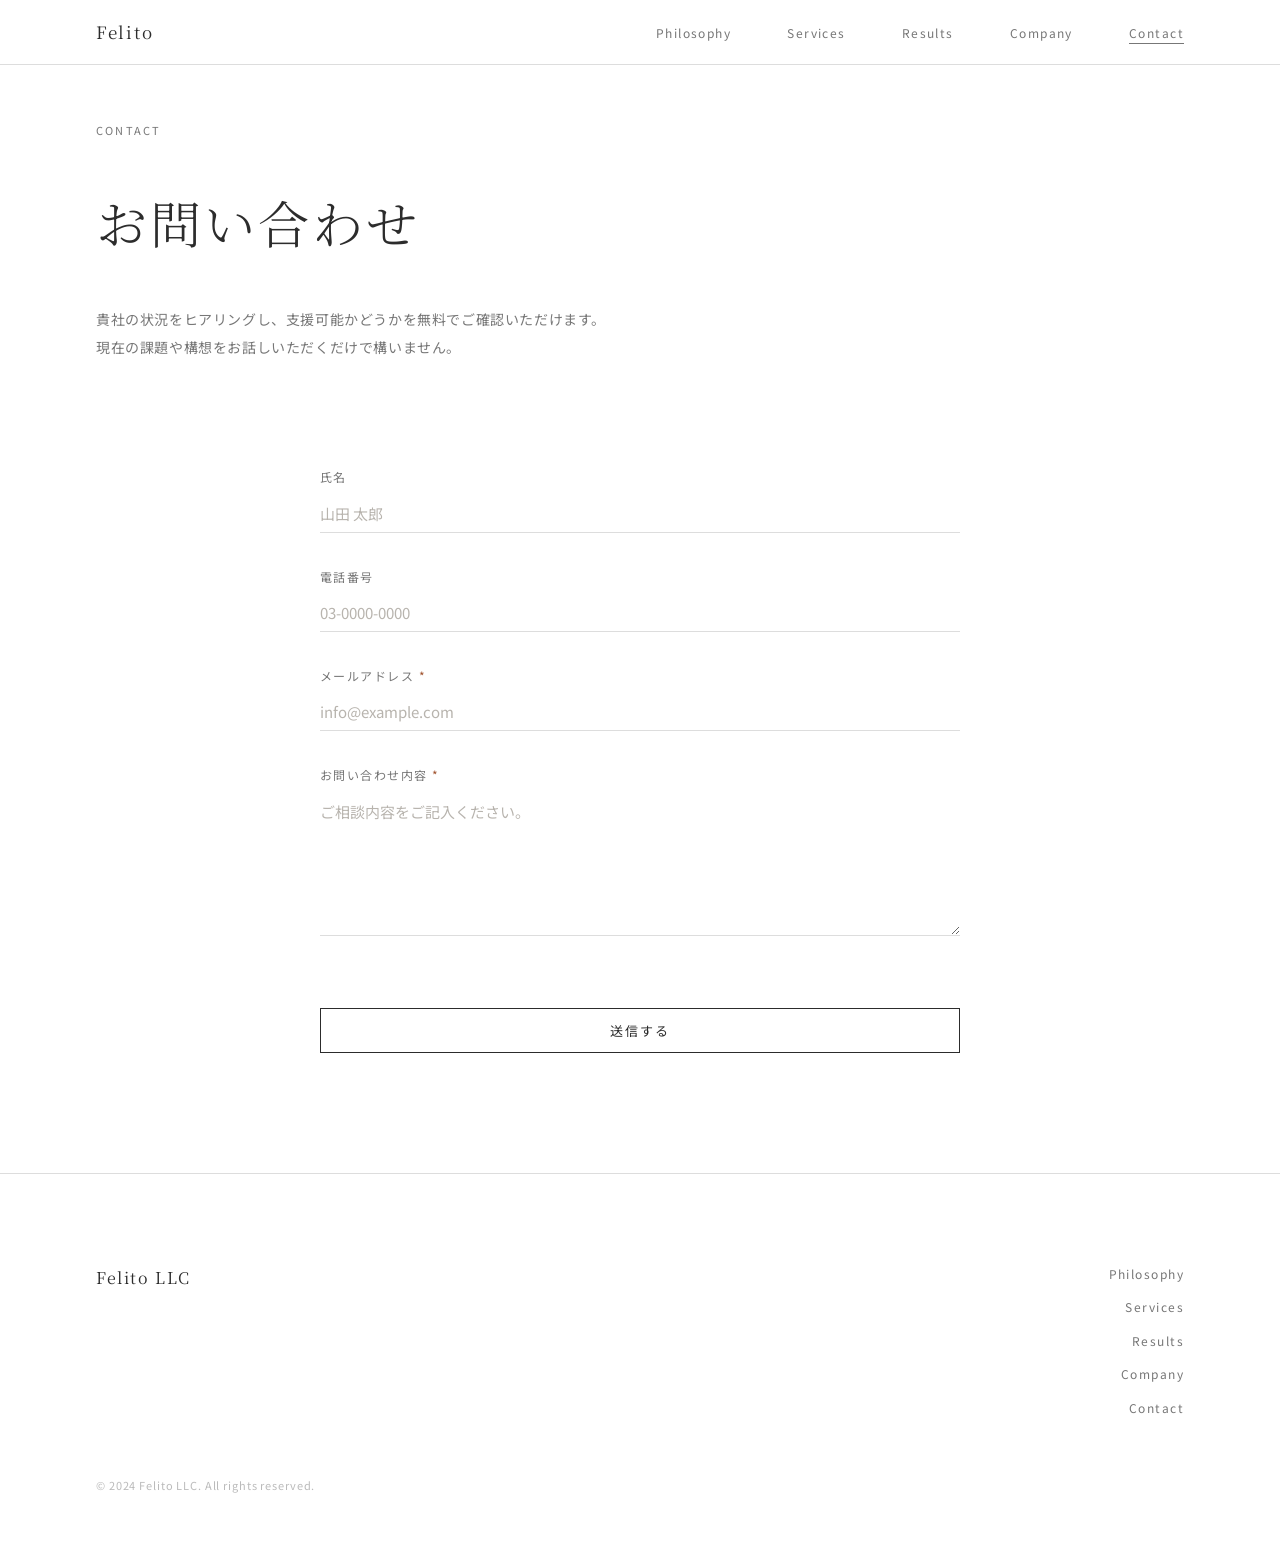
==== contact/index.html @ ec05193a "修正" ====
<!DOCTYPE html>
<html lang="ja">
<head>
  <meta charset="UTF-8">
  <meta name="viewport" content="width=device-width, initial-scale=1.0">
  <title>お問い合わせ — Felito LLC</title>
  <link rel="preconnect" href="https://fonts.googleapis.com">
  <link rel="preconnect" href="https://fonts.gstatic.com" crossorigin>
  <link href="https://fonts.googleapis.com/css2?family=Noto+Sans+JP:wght@300;400;500&family=Noto+Serif+JP:wght@300;400&display=swap" rel="stylesheet">
  <link rel="stylesheet" href="../style.css">
</head>
<body>

  <!-- Navigation -->
  <nav class="nav nav--scrolled" id="nav">
    <div class="nav__inner">
      <a href="../" class="nav__logo">Felito</a>
      <ul class="nav__links">
        <li><a href="../#philosophy">Philosophy</a></li>
        <li><a href="../#services">Services</a></li>
        <li><a href="../#works">Results</a></li>
        <li><a href="../#company">Company</a></li>
        <li><a href="../contact/" class="nav__link--active">Contact</a></li>
      </ul>
      <button class="nav__hamburger" id="hamburger" aria-label="メニューを開く">
        <span></span><span></span><span></span>
      </button>
    </div>
  </nav>

  <!-- Mobile Menu -->
  <div class="mobile-menu" id="mobileMenu">
    <button class="mobile-menu__close" id="mobileClose">close</button>
    <a href="../#philosophy" class="mobile-link">Philosophy</a>
    <a href="../#services"   class="mobile-link">Services</a>
    <a href="../#works"      class="mobile-link">Results</a>
    <a href="../#company"    class="mobile-link">Company</a>
    <a href="../contact/"    class="mobile-link">Contact</a>
  </div>

  <!-- Contact Page Hero -->
  <section class="contact-page__hero">
    <div class="container">
      <p class="section__label">Contact</p>
      <h1 class="contact-page__title">お問い合わせ</h1>
      <p class="contact-page__lead">
        貴社の状況をヒアリングし、支援可能かどうかを無料でご確認いただけます。<br>
        現在の課題や構想をお話しいただくだけで構いません。
      </p>
    </div>
  </section>

  <!-- Contact Form -->
  <section class="section" style="padding-top: var(--space-m);">
    <div class="container">
      <div class="contact__inner">
        <form class="contact__form" id="contactForm" novalidate>
          <div class="form__group">
            <label class="form__label" for="field-name">氏名</label>
            <input class="form__input" id="field-name" type="text" placeholder="山田 太郎">
          </div>
          <div class="form__group">
            <label class="form__label" for="field-tel">電話番号</label>
            <input class="form__input" id="field-tel" type="tel" placeholder="03-0000-0000">
          </div>
          <div class="form__group">
            <label class="form__label" for="field-email">メールアドレス <span class="form__required">*</span></label>
            <input class="form__input" id="field-email" type="email" placeholder="info@example.com" required>
          </div>
          <div class="form__group">
            <label class="form__label" for="field-body">お問い合わせ内容 <span class="form__required">*</span></label>
            <textarea class="form__input form__textarea" id="field-body" rows="6" placeholder="ご相談内容をご記入ください。" required></textarea>
          </div>
          <button class="btn form__submit" type="submit" id="submitBtn">送信する</button>
          <p class="form__thanks" id="formThanks" style="display:none;">
            お問い合わせを受け付けました。<br>担当者よりご連絡いたします。
          </p>
          <p class="form__error" id="formError" style="display:none;"></p>
        </form>
      </div>
    </div>
  </section>

  <!-- Footer -->
  <footer class="footer">
    <div class="container">
      <div class="footer__inner">
        <p class="footer__logo">Felito LLC</p>
        <nav class="footer__nav">
          <a href="../#philosophy">Philosophy</a>
          <a href="../#services">Services</a>
          <a href="../#works">Results</a>
          <a href="../#company">Company</a>
          <a href="../contact/">Contact</a>
        </nav>
      </div>
      <p class="footer__copy">&copy; 2024 Felito LLC. All rights reserved.</p>
    </div>
  </footer>

  <script>
    /* ── Mobile menu ── */
    const hamburger  = document.getElementById('hamburger');
    const mobileMenu = document.getElementById('mobileMenu');
    const mobileClose = document.getElementById('mobileClose');
    hamburger.addEventListener('click', () => mobileMenu.classList.add('is-open'));
    mobileClose.addEventListener('click', () => mobileMenu.classList.remove('is-open'));
    mobileMenu.querySelectorAll('.mobile-link').forEach(link => {
      link.addEventListener('click', () => mobileMenu.classList.remove('is-open'));
    });

    /* ── Contact Form ── */
    document.getElementById('contactForm').addEventListener('submit', function(e) {
      e.preventDefault();

      const submitBtn  = document.getElementById('submitBtn');
      const thanksEl   = document.getElementById('formThanks');
      const errorEl    = document.getElementById('formError');
      const email      = document.getElementById('field-email').value.trim();
      const body       = document.getElementById('field-body').value.trim();

      errorEl.style.display = 'none';

      if (!email || !body) {
        errorEl.textContent = 'メールアドレスとお問い合わせ内容は必須です。';
        errorEl.style.display = 'block';
        return;
      }

      submitBtn.disabled = true;
      submitBtn.textContent = '送信中…';

      const FORM_ID = '1FAIpQLSdgB_qQv28AI9wtjrtVb0oMYBY1U6e5ytBYgLjv1RBcozSxbw';
      const url     = `https://docs.google.com/forms/d/e/${FORM_ID}/formResponse`;
      const params  = new URLSearchParams({
        'entry.367666068':  document.getElementById('field-name').value,
        'entry.636759000':  document.getElementById('field-tel').value,
        'entry.1981017197': email,
        'entry.1567384020': body,
      });

      fetch(`${url}?${params.toString()}`, { method: 'POST', mode: 'no-cors' })
        .then(() => {
          e.target.reset();
          submitBtn.style.display = 'none';
          thanksEl.style.display  = 'block';
        })
        .catch(() => {
          submitBtn.disabled    = false;
          submitBtn.textContent = '送信する';
          errorEl.textContent   = '送信に失敗しました。時間をおいて再度お試しください。';
          errorEl.style.display = 'block';
        });
    });
  </script>
</body>
</html>
---- style.css ----
/* ========================================
   atelier-monogoto inspired
   Minimalist / Natural / Architectural
   ======================================== */

*, *::before, *::after { box-sizing: border-box; margin: 0; padding: 0; }

:root {
  --color-text:        #2c2c2c;
  --color-secondary:   #777777;
  --color-disabled:    #bbbbbb;
  --color-border:      #dddddd;
  --color-bg:          #ffffff;
  --color-surface:     #f5f4f1;
  --color-hover:       #111111;

  --font-serif: "Noto Serif JP", "游明朝", "Yu Mincho", Georgia, serif;
  --font-sans:  "Noto Sans JP", "游ゴシック", "Yu Gothic", sans-serif;

  --space-xs:  8px;
  --space-s:   16px;
  --space-m:   32px;
  --space-l:   56px;
  --space-xl:  88px;
  --space-xxl: 120px;

  --container: 1200px;
  --pad-h: 56px;
}

html { scroll-behavior: smooth; }

body {
  font-family: var(--font-sans);
  font-size: 15px;
  line-height: 1.95;
  letter-spacing: 0.04em;
  color: var(--color-text);
  background: var(--color-bg);
  word-break: break-all;
  overflow-wrap: break-word;
  line-break: strict;
}

a { text-decoration: none; color: inherit; }
img { display: block; width: 100%; }

/* ── Container ── */
.container {
  max-width: var(--container);
  margin: 0 auto;
  padding: 0 var(--pad-h);
}

/* ── Navigation ── */
.nav {
  position: fixed;
  top: 0; left: 0; right: 0;
  z-index: 100;
  background: rgba(255,255,255,0.92);
  backdrop-filter: blur(6px);
  border-bottom: 1px solid transparent;
  transition: border-color 0.3s;
}
.nav--scrolled { border-color: var(--color-border); }

.nav__inner {
  max-width: var(--container);
  margin: 0 auto;
  padding: 0 var(--pad-h);
  height: 64px;
  display: flex;
  align-items: center;
  justify-content: space-between;
}

.nav__logo {
  font-family: var(--font-serif);
  font-size: 17px;
  font-weight: 400;
  letter-spacing: 0.1em;
  color: var(--color-text);
}

.nav__links {
  display: flex;
  gap: var(--space-l);
  list-style: none;
}
.nav__links a {
  font-size: 12px;
  letter-spacing: 0.12em;
  color: var(--color-secondary);
  transition: color 0.2s;
}
.nav__links a:hover { color: var(--color-text); }

/* Hamburger */
.nav__hamburger {
  display: none;
  flex-direction: column;
  gap: 5px;
  background: none;
  border: none;
  cursor: pointer;
  padding: 4px;
}
.nav__hamburger span {
  display: block;
  width: 22px;
  height: 1px;
  background: var(--color-text);
  transition: transform 0.3s, opacity 0.3s;
}

/* Mobile overlay */
.mobile-menu {
  display: none;
  position: fixed;
  inset: 0;
  background: var(--color-bg);
  z-index: 200;
  flex-direction: column;
  align-items: center;
  justify-content: center;
  gap: var(--space-m);
}
.mobile-menu.is-open { display: flex; }
.mobile-menu a {
  font-size: 18px;
  letter-spacing: 0.12em;
  color: var(--color-secondary);
  transition: color 0.2s;
}
.mobile-menu a:hover { color: var(--color-text); }
.mobile-menu__close {
  position: absolute;
  top: 20px; right: 24px;
  background: none;
  border: none;
  font-size: 12px;
  letter-spacing: 0.12em;
  color: var(--color-secondary);
  cursor: pointer;
}

/* ── Hero ── */
.hero {
  padding-top: 64px; /* nav height */
}

.hero__grid {
  display: grid;
  grid-template-columns: 1fr 1fr;
  grid-template-rows: 60vh 36vh;
  gap: 2px;
}

.hero__cell {
  overflow: hidden;
  background: var(--color-surface);
  position: relative;
}
.hero__cell--main {
  grid-column: 1;
  grid-row: 1 / 3;
}
.hero__img-placeholder {
  width: 100%;
  height: 100%;
  background: linear-gradient(135deg, #e8e5e0 0%, #d4cfc8 50%, #c8c3bb 100%);
}
.hero__cell--sub {
  background: linear-gradient(135deg, #f0ede8 0%, #e2ddd7 100%);
}
.hero__cell--sub2 {
  background: linear-gradient(135deg, #dbd7d0 0%, #ccc8c0 100%);
}

.hero__caption {
  position: absolute;
  bottom: var(--space-m);
  left: var(--space-m);
}
.hero__caption-text {
  font-family: var(--font-serif);
  font-size: clamp(28px, 3.5vw, 52px);
  font-weight: 300;
  line-height: 1.2;
  letter-spacing: 0.08em;
  color: #ffffff;
  font-feature-settings: "palt" 1, "kern" 1;
  text-shadow: 0 1px 4px rgba(0,0,0,0.3);
}
.hero__caption-sub {
  margin-top: var(--space-xs);
  font-size: 12px;
  letter-spacing: 0.12em;
  color: rgba(255,255,255,0.75);
}

/* ── Section Base ── */
.section {
  padding: var(--space-xxl) 0;
}
.section--surface {
  background: var(--color-surface);
}

.section__label {
  font-size: 11px;
  letter-spacing: 0.2em;
  color: var(--color-secondary);
  margin-bottom: var(--space-m);
  text-transform: uppercase;
}

.section__heading {
  font-family: var(--font-serif);
  font-size: clamp(24px, 2.8vw, 38px);
  font-weight: 300;
  line-height: 1.35;
  letter-spacing: 0.05em;
  color: var(--color-text);
  font-feature-settings: "palt" 1, "kern" 1;
  margin-bottom: var(--space-m);
}

.section__body {
  font-size: 14px;
  line-height: 2.0;
  letter-spacing: 0.04em;
  color: var(--color-secondary);
  max-width: 560px;
}

/* ── Philosophy / Split ── */
.split {
  display: grid;
  grid-template-columns: 1fr 1fr;
  gap: var(--space-xxl);
  align-items: center;
}

.split__text {}

.split__visual {}

.img-placeholder {
  background: var(--color-surface);
  width: 100%;
}
.img-placeholder--square   { aspect-ratio: 1 / 1; }
.img-placeholder--portrait { aspect-ratio: 3 / 4; }
.img-placeholder--landscape{ aspect-ratio: 4 / 3; }
.img-placeholder--wide     { aspect-ratio: 16 / 9; }

/* ── Services Grid ── */
.services__grid {
  display: grid;
  grid-template-columns: repeat(3, 1fr);
  gap: 1px;
  background: var(--color-border);
  border: 1px solid var(--color-border);
  margin-top: var(--space-l);
}

.service__item {
  background: var(--color-bg);
  padding: var(--space-l) var(--space-m);
  display: flex;
  flex-direction: column;
  gap: var(--space-s);
}

.service__num {
  font-size: 11px;
  letter-spacing: 0.2em;
  color: var(--color-disabled);
}

.service__title {
  font-family: var(--font-serif);
  font-size: 18px;
  font-weight: 400;
  line-height: 1.5;
  letter-spacing: 0.04em;
}

.service__body {
  font-size: 13px;
  line-height: 1.95;
  color: var(--color-secondary);
  flex: 1;
}

/* ── Works Grid ── */
.works__intro {
  display: flex;
  justify-content: space-between;
  align-items: flex-end;
  margin-bottom: var(--space-l);
}

.works__grid {
  display: grid;
  grid-template-columns: repeat(3, 1fr);
  gap: 2px;
}

.work__card {
  display: block;
  overflow: hidden;
  position: relative;
  cursor: pointer;
}

.work__img {
  overflow: hidden;
}
.work__img-placeholder {
  width: 100%;
  aspect-ratio: 4 / 3;
  transition: transform 0.5s ease;
}
.work__card:hover .work__img-placeholder {
  transform: scale(1.04);
}

.work__img-placeholder--1 { background: linear-gradient(160deg, #e0dbd4 0%, #ccc8c2 100%); }
.work__img-placeholder--2 { background: linear-gradient(160deg, #d8d3cc 0%, #c4bfb8 100%); }
.work__img-placeholder--3 { background: linear-gradient(160deg, #e8e3dc 0%, #d8d3cc 100%); }
.work__img-placeholder--4 { background: linear-gradient(160deg, #dcd8d2 0%, #c8c4bc 100%); }
.work__img-placeholder--5 { background: linear-gradient(160deg, #e4e0d8 0%, #d0ccc4 100%); }
.work__img-placeholder--6 { background: linear-gradient(160deg, #d4d0c8 0%, #c0bcb4 100%); }

.work__info {
  padding: var(--space-s) 0 var(--space-m);
}
.work__title {
  font-size: 14px;
  letter-spacing: 0.04em;
  color: var(--color-text);
  line-height: 1.5;
}
.work__meta {
  font-size: 11px;
  letter-spacing: 0.08em;
  color: var(--color-secondary);
  margin-top: 4px;
}

/* ── Process ── */
.process__list {
  margin-top: var(--space-l);
  display: flex;
  flex-direction: column;
  gap: 0;
}

.process__item {
  display: flex;
  align-items: baseline;
  gap: var(--space-m);
  padding: var(--space-s) 0;
  border-bottom: 1px solid var(--color-border);
}
.process__item:first-child { border-top: 1px solid var(--color-border); }

.process__step {
  font-size: 11px;
  letter-spacing: 0.2em;
  color: var(--color-disabled);
  min-width: 32px;
}

.process__name {
  font-size: 15px;
  letter-spacing: 0.04em;
}

/* ── Result ── */
.result__wrap {
  display: grid;
  grid-template-columns: 1fr 1fr;
  gap: var(--space-xxl);
  align-items: start;
}

.result__left {}

.result__large-num {
  font-family: var(--font-serif);
  font-size: clamp(48px, 7vw, 96px);
  font-weight: 300;
  line-height: 1.0;
  letter-spacing: -0.02em;
  color: var(--color-text);
}

.result__large-label {
  font-size: 13px;
  letter-spacing: 0.1em;
  color: var(--color-secondary);
  margin-top: var(--space-s);
}

.result__divider {
  width: 1px;
  height: 48px;
  background: var(--color-border);
  margin: var(--space-m) 0;
}

.result__tag {
  display: inline-block;
  font-size: 10px;
  letter-spacing: 0.15em;
  color: var(--color-secondary);
  border: 1px solid var(--color-border);
  padding: 4px 12px;
  margin-bottom: var(--space-m);
}

.result__title {
  font-family: var(--font-serif);
  font-size: 22px;
  font-weight: 400;
  line-height: 1.6;
  letter-spacing: 0.04em;
  margin-bottom: var(--space-m);
}

.result__body {
  font-size: 14px;
  line-height: 2.0;
  color: var(--color-secondary);
  display: flex;
  flex-direction: column;
  gap: var(--space-s);
}

/* ── Company ── */
.company__role {
  font-size: 13px;
  letter-spacing: 0.08em;
  color: var(--color-secondary);
  margin-bottom: var(--space-m);
}

.body-text {
  display: flex;
  flex-direction: column;
  gap: var(--space-s);
  font-size: 14px;
  line-height: 2.0;
  color: var(--color-secondary);
  margin-bottom: var(--space-m);
}

.company__career {
  font-size: 12px;
  letter-spacing: 0.1em;
  color: var(--color-disabled);
  margin-bottom: var(--space-l);
  padding-bottom: var(--space-m);
  border-bottom: 1px solid var(--color-border);
}

.company__table {
  width: 100%;
  border-collapse: collapse;
  font-size: 13px;
}
.company__table th,
.company__table td {
  padding: 10px 0;
  border-bottom: 1px solid var(--color-border);
  vertical-align: top;
  text-align: left;
}
.company__table th {
  width: 100px;
  font-weight: 400;
  letter-spacing: 0.06em;
  color: var(--color-secondary);
}
.company__table td {
  letter-spacing: 0.04em;
}

/* ── Link arrow ── */
.link-arrow {
  display: inline-flex;
  align-items: center;
  gap: 8px;
  font-size: 12px;
  letter-spacing: 0.12em;
  color: var(--color-text);
  border-bottom: 1px solid var(--color-border);
  padding-bottom: 2px;
  transition: border-color 0.2s, gap 0.2s;
}
.link-arrow:hover {
  border-color: var(--color-text);
  gap: 12px;
}

/* ── Contact ── */
.contact__inner {
  max-width: 640px;
  margin: 0 auto;
  text-align: center;
}

.contact__title {
  font-family: var(--font-serif);
  font-size: clamp(24px, 3vw, 40px);
  font-weight: 300;
  line-height: 1.5;
  letter-spacing: 0.06em;
  margin-bottom: var(--space-m);
}

.contact__body {
  font-size: 14px;
  line-height: 2.0;
  color: var(--color-secondary);
  margin-bottom: var(--space-l);
}

/* ── Contact Page ── */
.contact-page__hero {
  padding: 120px 0 var(--space-s);
}

.contact-page__title {
  font-family: var(--font-serif);
  font-size: clamp(28px, 4vw, 52px);
  font-weight: 300;
  letter-spacing: 0.06em;
  margin: var(--space-xs) 0 var(--space-m);
}

.contact-page__lead {
  font-size: 14px;
  line-height: 2.0;
  color: var(--color-secondary);
  max-width: 560px;
}

.nav__link--active {
  border-bottom: 1px solid currentColor;
  padding-bottom: 2px;
}

/* ── Contact Form ── */
.contact__form {
  text-align: left;
  margin-top: var(--space-l);
}

.form__group {
  margin-bottom: var(--space-m);
}

.form__label {
  display: block;
  font-size: 12px;
  letter-spacing: 0.12em;
  color: var(--color-secondary);
  margin-bottom: 6px;
}

.form__required {
  color: #a0522d;
}

.form__input {
  width: 100%;
  background: transparent;
  border: none;
  border-bottom: 1px solid var(--color-border, #d0ccc6);
  padding: 8px 0;
  font-size: 15px;
  font-family: var(--font-sans);
  color: var(--color-text);
  outline: none;
  transition: border-color 0.2s;
  box-sizing: border-box;
}

.form__input:focus {
  border-bottom-color: var(--color-text);
}

.form__input::placeholder {
  color: #b8b4ae;
}

.form__textarea {
  resize: vertical;
  min-height: 120px;
}

.form__submit {
  margin-top: var(--space-m);
  cursor: pointer;
  background: none;
  font-family: var(--font-sans);
  width: 100%;
}

.form__thanks {
  margin-top: var(--space-m);
  font-size: 14px;
  line-height: 1.9;
  color: var(--color-secondary);
  text-align: center;
}

.form__error {
  margin-top: var(--space-s);
  font-size: 13px;
  color: #a0522d;
  text-align: center;
}

.btn {
  display: inline-block;
  font-size: 13px;
  letter-spacing: 0.15em;
  padding: 12px 40px;
  border: 1px solid var(--color-text);
  color: var(--color-text);
  background: transparent;
  transition: background 0.25s, color 0.25s;
}
.btn:hover {
  background: var(--color-text);
  color: var(--color-bg);
}

/* ── Footer ── */
.footer {
  border-top: 1px solid var(--color-border);
  padding: var(--space-xl) 0 var(--space-l);
}

.footer__inner {
  display: flex;
  justify-content: space-between;
  align-items: flex-start;
  margin-bottom: var(--space-l);
}

.footer__logo {
  font-family: var(--font-serif);
  font-size: 16px;
  font-weight: 400;
  letter-spacing: 0.1em;
}

.footer__nav {
  display: flex;
  flex-direction: column;
  gap: 10px;
  text-align: right;
}
.footer__nav a {
  font-size: 12px;
  letter-spacing: 0.12em;
  color: var(--color-secondary);
  transition: color 0.2s;
}
.footer__nav a:hover { color: var(--color-text); }

.footer__copy {
  font-size: 11px;
  letter-spacing: 0.08em;
  color: var(--color-disabled);
}

/* ── Actual images ── */
.hero__img,
.hero__cell-img {
  width: 100%;
  height: 100%;
  object-fit: cover;
  display: block;
}

.work__img-photo {
  width: 100%;
  aspect-ratio: 4 / 3;
  object-fit: cover;
  display: block;
  transition: transform 0.5s ease;
}
.work__card:hover .work__img-photo {
  transform: scale(1.04);
}

.img-portrait {
  width: 100%;
  aspect-ratio: 3 / 4;
  object-fit: cover;
  display: block;
}

.img-square {
  width: 100%;
  aspect-ratio: 1 / 1;
  object-fit: cover;
  display: block;
}

/* ── Fade in animation ── */
.fade {
  opacity: 0;
  transform: translateY(16px);
  transition: opacity 0.7s ease, transform 0.7s ease;
}
.fade.is-visible {
  opacity: 1;
  transform: translateY(0);
}

/* ── Responsive ── */
@media (max-width: 1024px) {
  :root { --pad-h: 32px; }

  .works__grid { grid-template-columns: repeat(2, 1fr); }
  .services__grid { grid-template-columns: repeat(2, 1fr); }
}

@media (max-width: 768px) {
  :root {
    --pad-h: 20px;
    --space-xl: 64px;
    --space-xxl: 80px;
  }

  .nav__links { display: none; }
  .nav__hamburger { display: flex; }

  .hero__grid {
    grid-template-columns: 1fr;
    grid-template-rows: 60vw 40vw 30vw;
  }
  .hero__cell--main { grid-column: 1; grid-row: 1; }
  .hero__cell--sub  { grid-row: 2; }
  .hero__cell--sub2 { grid-row: 3; }

  .split {
    grid-template-columns: 1fr;
    gap: var(--space-l);
  }

  .works__intro { flex-direction: column; align-items: flex-start; gap: var(--space-s); }
  .works__grid { grid-template-columns: 1fr; }
  .services__grid { grid-template-columns: 1fr; }

  .result__wrap {
    grid-template-columns: 1fr;
    gap: var(--space-l);
  }

  .footer__inner { flex-direction: column; gap: var(--space-l); }
  .footer__nav { text-align: left; }
}

/* ── Works grid card: fade with stagger ── */
.work__card {
  opacity: 0;
  transform: translateY(20px);
  transition: opacity 0.6s ease, transform 0.6s ease;
}
.work__card.is-visible {
  opacity: 1;
  transform: translateY(0);
}

/* ── Work hover overlay ── */
.work__img {
  position: relative;
  overflow: hidden;
}
.work__hover-overlay {
  position: absolute;
  inset: 0;
  background: rgba(44,44,44,0.72);
  display: flex;
  flex-direction: column;
  justify-content: flex-end;
  padding: 20px;
  opacity: 0;
  transition: opacity 0.35s ease;
}
.work__card:hover .work__hover-overlay {
  opacity: 1;
}
.work__overlay-title {
  font-size: 14px;
  letter-spacing: 0.04em;
  color: #fff;
  line-height: 1.5;
}
.work__overlay-meta {
  font-size: 11px;
  letter-spacing: 0.08em;
  color: rgba(255,255,255,0.7);
  margin-top: 4px;
}

/* ── Hero caption transition ── */
.hero__caption {
  will-change: transform;
}

/* ── Mobile menu slide in ── */
.mobile-menu {
  opacity: 0;
  transition: opacity 0.3s ease;
}
.mobile-menu.is-open {
  opacity: 1;
}
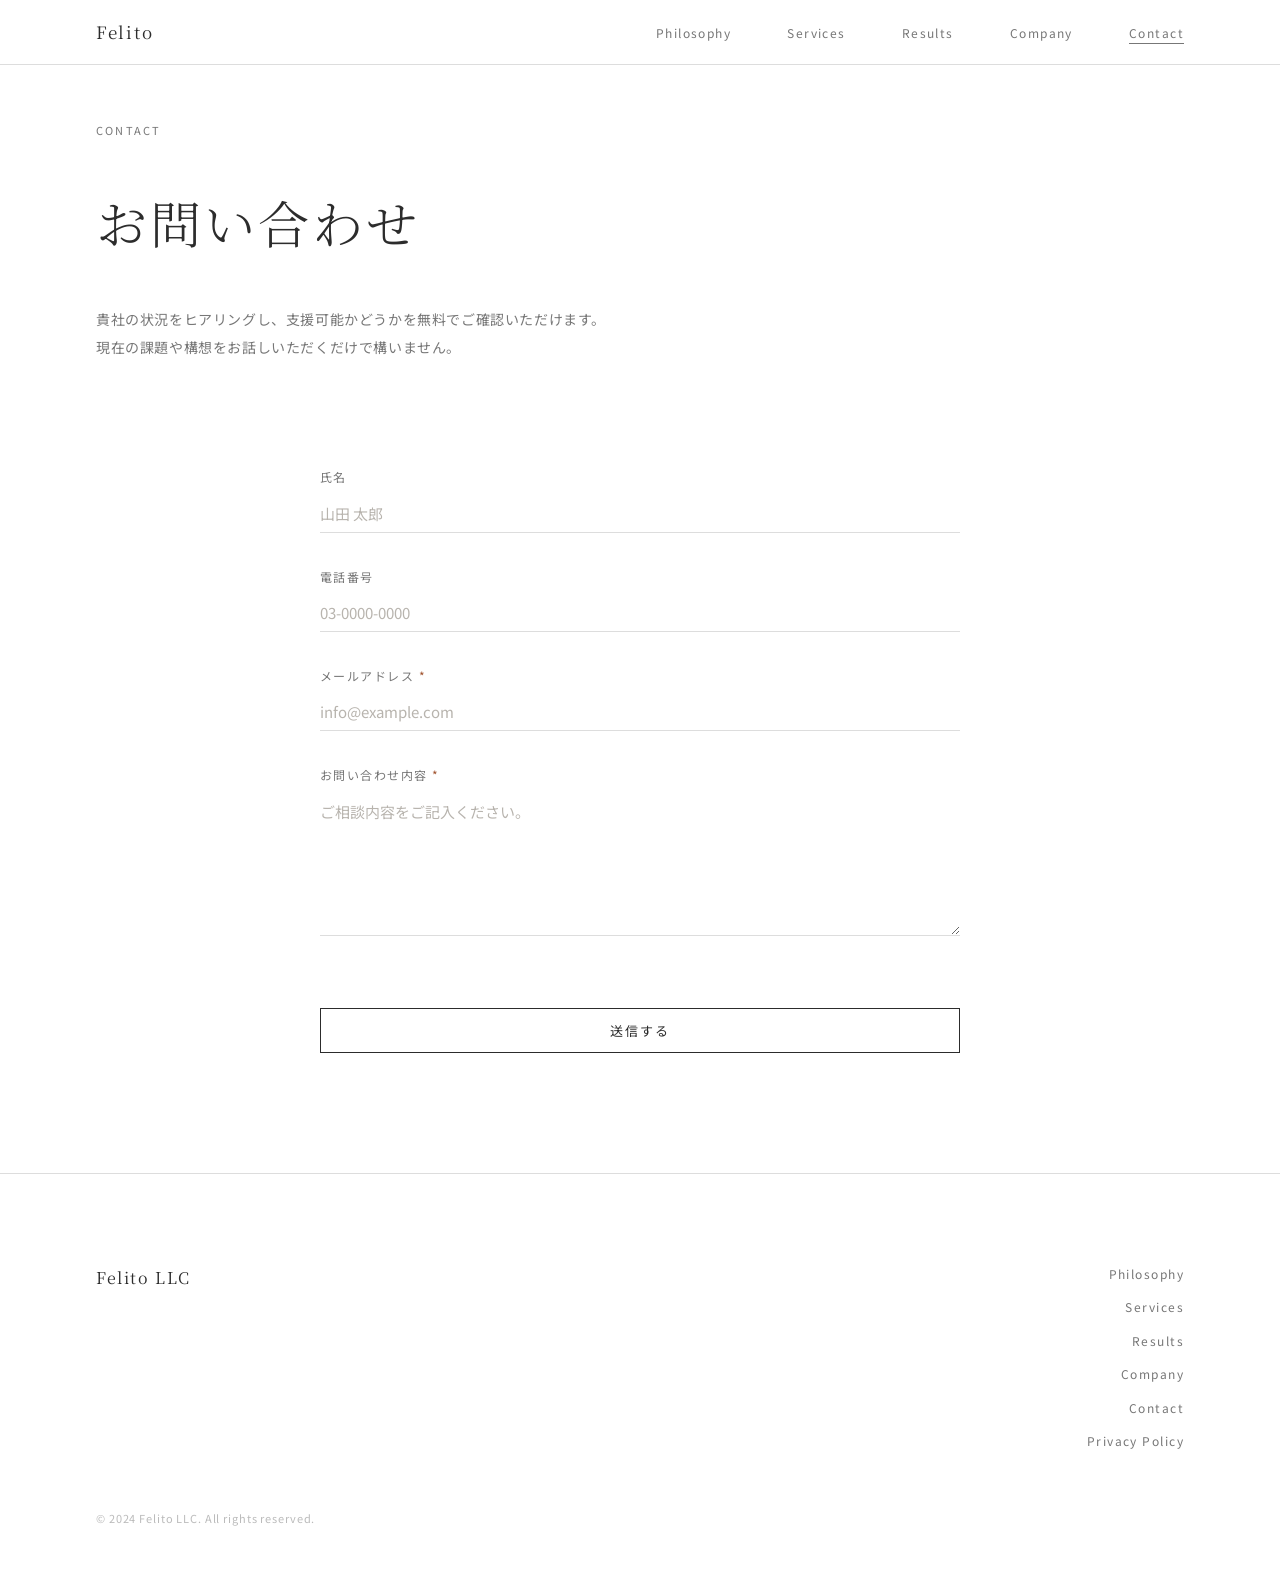
==== commit 684e2561: "プライバシーポリシーの追加" ====
--- a/contact/index.html
+++ b/contact/index.html
@@ -7,7 +7,7 @@
   <link rel="preconnect" href="https://fonts.googleapis.com">
   <link rel="preconnect" href="https://fonts.gstatic.com" crossorigin>
   <link href="https://fonts.googleapis.com/css2?family=Noto+Sans+JP:wght@300;400;500&family=Noto+Serif+JP:wght@300;400&display=swap" rel="stylesheet">
-  <link rel="stylesheet" href="../style.css">
+  <link rel="stylesheet" href="../assets/css/style.css">
 </head>
 <body>
 
@@ -36,6 +36,7 @@
     <a href="../#works"      class="mobile-link">Results</a>
     <a href="../#company"    class="mobile-link">Company</a>
     <a href="../contact/"    class="mobile-link">Contact</a>
+    <a href="../assets/pdf/privacy-policy.pdf" class="mobile-link" target="_blank" rel="noopener">Privacy Policy</a>
   </div>
 
   <!-- Contact Page Hero -->
@@ -92,6 +93,7 @@
           <a href="../#works">Results</a>
           <a href="../#company">Company</a>
           <a href="../contact/">Contact</a>
+          <a href="../assets/pdf/privacy-policy.pdf" target="_blank" rel="noopener">Privacy Policy</a>
         </nav>
       </div>
       <p class="footer__copy">&copy; 2024 Felito LLC. All rights reserved.</p>
--- a/assets/css/style.css
+++ b/assets/css/style.css
@@ -0,0 +1,828 @@
+/* ========================================
+   atelier-monogoto inspired
+   Minimalist / Natural / Architectural
+   ======================================== */
+
+*, *::before, *::after { box-sizing: border-box; margin: 0; padding: 0; }
+
+:root {
+  --color-text:        #2c2c2c;
+  --color-secondary:   #777777;
+  --color-disabled:    #bbbbbb;
+  --color-border:      #dddddd;
+  --color-bg:          #ffffff;
+  --color-surface:     #f5f4f1;
+  --color-hover:       #111111;
+
+  --font-serif: "Noto Serif JP", "游明朝", "Yu Mincho", Georgia, serif;
+  --font-sans:  "Noto Sans JP", "游ゴシック", "Yu Gothic", sans-serif;
+
+  --space-xs:  8px;
+  --space-s:   16px;
+  --space-m:   32px;
+  --space-l:   56px;
+  --space-xl:  88px;
+  --space-xxl: 120px;
+
+  --container: 1200px;
+  --pad-h: 56px;
+}
+
+html { scroll-behavior: smooth; }
+
+body {
+  font-family: var(--font-sans);
+  font-size: 15px;
+  line-height: 1.95;
+  letter-spacing: 0.04em;
+  color: var(--color-text);
+  background: var(--color-bg);
+  word-break: break-all;
+  overflow-wrap: break-word;
+  line-break: strict;
+}
+
+a { text-decoration: none; color: inherit; }
+img { display: block; width: 100%; }
+
+/* ── Container ── */
+.container {
+  max-width: var(--container);
+  margin: 0 auto;
+  padding: 0 var(--pad-h);
+}
+
+/* ── Navigation ── */
+.nav {
+  position: fixed;
+  top: 0; left: 0; right: 0;
+  z-index: 100;
+  background: rgba(255,255,255,0.92);
+  backdrop-filter: blur(6px);
+  border-bottom: 1px solid transparent;
+  transition: border-color 0.3s;
+}
+.nav--scrolled { border-color: var(--color-border); }
+
+.nav__inner {
+  max-width: var(--container);
+  margin: 0 auto;
+  padding: 0 var(--pad-h);
+  height: 64px;
+  display: flex;
+  align-items: center;
+  justify-content: space-between;
+}
+
+.nav__logo {
+  font-family: var(--font-serif);
+  font-size: 17px;
+  font-weight: 400;
+  letter-spacing: 0.1em;
+  color: var(--color-text);
+}
+
+.nav__links {
+  display: flex;
+  gap: var(--space-l);
+  list-style: none;
+}
+.nav__links a {
+  font-size: 12px;
+  letter-spacing: 0.12em;
+  color: var(--color-secondary);
+  transition: color 0.2s;
+}
+.nav__links a:hover { color: var(--color-text); }
+
+/* Hamburger */
+.nav__hamburger {
+  display: none;
+  flex-direction: column;
+  gap: 5px;
+  background: none;
+  border: none;
+  cursor: pointer;
+  padding: 4px;
+}
+.nav__hamburger span {
+  display: block;
+  width: 22px;
+  height: 1px;
+  background: var(--color-text);
+  transition: transform 0.3s, opacity 0.3s;
+}
+
+/* Mobile overlay */
+.mobile-menu {
+  display: none;
+  position: fixed;
+  inset: 0;
+  background: var(--color-bg);
+  z-index: 200;
+  flex-direction: column;
+  align-items: center;
+  justify-content: center;
+  gap: var(--space-m);
+}
+.mobile-menu.is-open { display: flex; }
+.mobile-menu a {
+  font-size: 18px;
+  letter-spacing: 0.12em;
+  color: var(--color-secondary);
+  transition: color 0.2s;
+}
+.mobile-menu a:hover { color: var(--color-text); }
+.mobile-menu__close {
+  position: absolute;
+  top: 20px; right: 24px;
+  background: none;
+  border: none;
+  font-size: 12px;
+  letter-spacing: 0.12em;
+  color: var(--color-secondary);
+  cursor: pointer;
+}
+
+/* ── Hero ── */
+.hero {
+  padding-top: 64px; /* nav height */
+}
+
+.hero__grid {
+  display: grid;
+  grid-template-columns: 1fr 1fr;
+  grid-template-rows: 60vh 36vh;
+  gap: 2px;
+}
+
+.hero__cell {
+  overflow: hidden;
+  background: var(--color-surface);
+  position: relative;
+}
+.hero__cell--main {
+  grid-column: 1;
+  grid-row: 1 / 3;
+}
+.hero__img-placeholder {
+  width: 100%;
+  height: 100%;
+  background: linear-gradient(135deg, #e8e5e0 0%, #d4cfc8 50%, #c8c3bb 100%);
+}
+.hero__cell--sub {
+  background: linear-gradient(135deg, #f0ede8 0%, #e2ddd7 100%);
+}
+.hero__cell--sub2 {
+  background: linear-gradient(135deg, #dbd7d0 0%, #ccc8c0 100%);
+}
+
+.hero__caption {
+  position: absolute;
+  bottom: var(--space-m);
+  left: var(--space-m);
+}
+.hero__caption-text {
+  font-family: var(--font-serif);
+  font-size: clamp(28px, 3.5vw, 52px);
+  font-weight: 300;
+  line-height: 1.2;
+  letter-spacing: 0.08em;
+  color: #ffffff;
+  font-feature-settings: "palt" 1, "kern" 1;
+  text-shadow: 0 1px 4px rgba(0,0,0,0.3);
+}
+.hero__caption-sub {
+  margin-top: var(--space-xs);
+  font-size: 12px;
+  letter-spacing: 0.12em;
+  color: rgba(255,255,255,0.75);
+}
+
+/* ── Section Base ── */
+.section {
+  padding: var(--space-xxl) 0;
+}
+.section--surface {
+  background: var(--color-surface);
+}
+
+.section__label {
+  font-size: 11px;
+  letter-spacing: 0.2em;
+  color: var(--color-secondary);
+  margin-bottom: var(--space-m);
+  text-transform: uppercase;
+}
+
+.section__heading {
+  font-family: var(--font-serif);
+  font-size: clamp(24px, 2.8vw, 38px);
+  font-weight: 300;
+  line-height: 1.35;
+  letter-spacing: 0.05em;
+  color: var(--color-text);
+  font-feature-settings: "palt" 1, "kern" 1;
+  margin-bottom: var(--space-m);
+}
+
+.section__body {
+  font-size: 14px;
+  line-height: 2.0;
+  letter-spacing: 0.04em;
+  color: var(--color-secondary);
+  max-width: 560px;
+}
+
+/* ── Philosophy / Split ── */
+.split {
+  display: grid;
+  grid-template-columns: 1fr 1fr;
+  gap: var(--space-xxl);
+  align-items: center;
+}
+
+.split__text {}
+
+.split__visual {}
+
+.img-placeholder {
+  background: var(--color-surface);
+  width: 100%;
+}
+.img-placeholder--square   { aspect-ratio: 1 / 1; }
+.img-placeholder--portrait { aspect-ratio: 3 / 4; }
+.img-placeholder--landscape{ aspect-ratio: 4 / 3; }
+.img-placeholder--wide     { aspect-ratio: 16 / 9; }
+
+/* ── Services Grid ── */
+.services__grid {
+  display: grid;
+  grid-template-columns: repeat(3, 1fr);
+  gap: 1px;
+  background: var(--color-border);
+  border: 1px solid var(--color-border);
+  margin-top: var(--space-l);
+}
+
+.service__item {
+  background: var(--color-bg);
+  padding: var(--space-l) var(--space-m);
+  display: flex;
+  flex-direction: column;
+  gap: var(--space-s);
+}
+
+.service__num {
+  font-size: 11px;
+  letter-spacing: 0.2em;
+  color: var(--color-disabled);
+}
+
+.service__title {
+  font-family: var(--font-serif);
+  font-size: 18px;
+  font-weight: 400;
+  line-height: 1.5;
+  letter-spacing: 0.04em;
+}
+
+.service__body {
+  font-size: 13px;
+  line-height: 1.95;
+  color: var(--color-secondary);
+  flex: 1;
+}
+
+/* ── Works Grid ── */
+.works__intro {
+  display: flex;
+  justify-content: space-between;
+  align-items: flex-end;
+  margin-bottom: var(--space-l);
+}
+
+.works__grid {
+  display: grid;
+  grid-template-columns: repeat(3, 1fr);
+  gap: 2px;
+}
+
+.work__card {
+  display: block;
+  overflow: hidden;
+  position: relative;
+  cursor: pointer;
+}
+
+.work__img {
+  overflow: hidden;
+}
+.work__img-placeholder {
+  width: 100%;
+  aspect-ratio: 4 / 3;
+  transition: transform 0.5s ease;
+}
+.work__card:hover .work__img-placeholder {
+  transform: scale(1.04);
+}
+
+.work__img-placeholder--1 { background: linear-gradient(160deg, #e0dbd4 0%, #ccc8c2 100%); }
+.work__img-placeholder--2 { background: linear-gradient(160deg, #d8d3cc 0%, #c4bfb8 100%); }
+.work__img-placeholder--3 { background: linear-gradient(160deg, #e8e3dc 0%, #d8d3cc 100%); }
+.work__img-placeholder--4 { background: linear-gradient(160deg, #dcd8d2 0%, #c8c4bc 100%); }
+.work__img-placeholder--5 { background: linear-gradient(160deg, #e4e0d8 0%, #d0ccc4 100%); }
+.work__img-placeholder--6 { background: linear-gradient(160deg, #d4d0c8 0%, #c0bcb4 100%); }
+
+.work__info {
+  padding: var(--space-s) 0 var(--space-m);
+}
+.work__title {
+  font-size: 14px;
+  letter-spacing: 0.04em;
+  color: var(--color-text);
+  line-height: 1.5;
+}
+.work__meta {
+  font-size: 11px;
+  letter-spacing: 0.08em;
+  color: var(--color-secondary);
+  margin-top: 4px;
+}
+
+/* ── Process ── */
+.process__list {
+  margin-top: var(--space-l);
+  display: flex;
+  flex-direction: column;
+  gap: 0;
+}
+
+.process__item {
+  display: flex;
+  align-items: baseline;
+  gap: var(--space-m);
+  padding: var(--space-s) 0;
+  border-bottom: 1px solid var(--color-border);
+}
+.process__item:first-child { border-top: 1px solid var(--color-border); }
+
+.process__step {
+  font-size: 11px;
+  letter-spacing: 0.2em;
+  color: var(--color-disabled);
+  min-width: 32px;
+}
+
+.process__name {
+  font-size: 15px;
+  letter-spacing: 0.04em;
+}
+
+/* ── Result ── */
+.result__wrap {
+  display: grid;
+  grid-template-columns: 1fr 1fr;
+  gap: var(--space-xxl);
+  align-items: start;
+}
+
+.result__left {}
+
+.result__large-num {
+  font-family: var(--font-serif);
+  font-size: clamp(48px, 7vw, 96px);
+  font-weight: 300;
+  line-height: 1.0;
+  letter-spacing: -0.02em;
+  color: var(--color-text);
+}
+
+.result__large-label {
+  font-size: 13px;
+  letter-spacing: 0.1em;
+  color: var(--color-secondary);
+  margin-top: var(--space-s);
+}
+
+.result__divider {
+  width: 1px;
+  height: 48px;
+  background: var(--color-border);
+  margin: var(--space-m) 0;
+}
+
+.result__tag {
+  display: inline-block;
+  font-size: 10px;
+  letter-spacing: 0.15em;
+  color: var(--color-secondary);
+  border: 1px solid var(--color-border);
+  padding: 4px 12px;
+  margin-bottom: var(--space-m);
+}
+
+.result__title {
+  font-family: var(--font-serif);
+  font-size: 22px;
+  font-weight: 400;
+  line-height: 1.6;
+  letter-spacing: 0.04em;
+  margin-bottom: var(--space-m);
+}
+
+.result__body {
+  font-size: 14px;
+  line-height: 2.0;
+  color: var(--color-secondary);
+  display: flex;
+  flex-direction: column;
+  gap: var(--space-s);
+}
+
+/* ── Company ── */
+.company__role {
+  font-size: 13px;
+  letter-spacing: 0.08em;
+  color: var(--color-secondary);
+  margin-bottom: var(--space-m);
+}
+
+.body-text {
+  display: flex;
+  flex-direction: column;
+  gap: var(--space-s);
+  font-size: 14px;
+  line-height: 2.0;
+  color: var(--color-secondary);
+  margin-bottom: var(--space-m);
+}
+
+.company__career {
+  font-size: 12px;
+  letter-spacing: 0.1em;
+  color: var(--color-disabled);
+  margin-bottom: var(--space-l);
+  padding-bottom: var(--space-m);
+  border-bottom: 1px solid var(--color-border);
+}
+
+.company__table {
+  width: 100%;
+  border-collapse: collapse;
+  font-size: 13px;
+}
+.company__table th,
+.company__table td {
+  padding: 10px 0;
+  border-bottom: 1px solid var(--color-border);
+  vertical-align: top;
+  text-align: left;
+}
+.company__table th {
+  width: 100px;
+  font-weight: 400;
+  letter-spacing: 0.06em;
+  color: var(--color-secondary);
+}
+.company__table td {
+  letter-spacing: 0.04em;
+}
+
+/* ── Link arrow ── */
+.link-arrow {
+  display: inline-flex;
+  align-items: center;
+  gap: 8px;
+  font-size: 12px;
+  letter-spacing: 0.12em;
+  color: var(--color-text);
+  border-bottom: 1px solid var(--color-border);
+  padding-bottom: 2px;
+  transition: border-color 0.2s, gap 0.2s;
+}
+.link-arrow:hover {
+  border-color: var(--color-text);
+  gap: 12px;
+}
+
+/* ── Contact ── */
+.contact__inner {
+  max-width: 640px;
+  margin: 0 auto;
+  text-align: center;
+}
+
+.contact__title {
+  font-family: var(--font-serif);
+  font-size: clamp(24px, 3vw, 40px);
+  font-weight: 300;
+  line-height: 1.5;
+  letter-spacing: 0.06em;
+  margin-bottom: var(--space-m);
+}
+
+.contact__body {
+  font-size: 14px;
+  line-height: 2.0;
+  color: var(--color-secondary);
+  margin-bottom: var(--space-l);
+}
+
+/* ── Contact Page ── */
+.contact-page__hero {
+  padding: 120px 0 var(--space-s);
+}
+
+.contact-page__title {
+  font-family: var(--font-serif);
+  font-size: clamp(28px, 4vw, 52px);
+  font-weight: 300;
+  letter-spacing: 0.06em;
+  margin: var(--space-xs) 0 var(--space-m);
+}
+
+.contact-page__lead {
+  font-size: 14px;
+  line-height: 2.0;
+  color: var(--color-secondary);
+  max-width: 560px;
+}
+
+.nav__link--active {
+  border-bottom: 1px solid currentColor;
+  padding-bottom: 2px;
+}
+
+/* ── Contact Form ── */
+.contact__form {
+  text-align: left;
+  margin-top: var(--space-l);
+}
+
+.form__group {
+  margin-bottom: var(--space-m);
+}
+
+.form__label {
+  display: block;
+  font-size: 12px;
+  letter-spacing: 0.12em;
+  color: var(--color-secondary);
+  margin-bottom: 6px;
+}
+
+.form__required {
+  color: #a0522d;
+}
+
+.form__input {
+  width: 100%;
+  background: transparent;
+  border: none;
+  border-bottom: 1px solid var(--color-border, #d0ccc6);
+  padding: 8px 0;
+  font-size: 15px;
+  font-family: var(--font-sans);
+  color: var(--color-text);
+  outline: none;
+  transition: border-color 0.2s;
+  box-sizing: border-box;
+}
+
+.form__input:focus {
+  border-bottom-color: var(--color-text);
+}
+
+.form__input::placeholder {
+  color: #b8b4ae;
+}
+
+.form__textarea {
+  resize: vertical;
+  min-height: 120px;
+}
+
+.form__submit {
+  margin-top: var(--space-m);
+  cursor: pointer;
+  background: none;
+  font-family: var(--font-sans);
+  width: 100%;
+}
+
+.form__thanks {
+  margin-top: var(--space-m);
+  font-size: 14px;
+  line-height: 1.9;
+  color: var(--color-secondary);
+  text-align: center;
+}
+
+.form__error {
+  margin-top: var(--space-s);
+  font-size: 13px;
+  color: #a0522d;
+  text-align: center;
+}
+
+.btn {
+  display: inline-block;
+  font-size: 13px;
+  letter-spacing: 0.15em;
+  padding: 12px 40px;
+  border: 1px solid var(--color-text);
+  color: var(--color-text);
+  background: transparent;
+  transition: background 0.25s, color 0.25s;
+}
+.btn:hover {
+  background: var(--color-text);
+  color: var(--color-bg);
+}
+
+/* ── Footer ── */
+.footer {
+  border-top: 1px solid var(--color-border);
+  padding: var(--space-xl) 0 var(--space-l);
+}
+
+.footer__inner {
+  display: flex;
+  justify-content: space-between;
+  align-items: flex-start;
+  margin-bottom: var(--space-l);
+}
+
+.footer__logo {
+  font-family: var(--font-serif);
+  font-size: 16px;
+  font-weight: 400;
+  letter-spacing: 0.1em;
+}
+
+.footer__nav {
+  display: flex;
+  flex-direction: column;
+  gap: 10px;
+  text-align: right;
+}
+.footer__nav a {
+  font-size: 12px;
+  letter-spacing: 0.12em;
+  color: var(--color-secondary);
+  transition: color 0.2s;
+}
+.footer__nav a:hover { color: var(--color-text); }
+
+.footer__copy {
+  font-size: 11px;
+  letter-spacing: 0.08em;
+  color: var(--color-disabled);
+}
+
+/* ── Actual images ── */
+.hero__img,
+.hero__cell-img {
+  width: 100%;
+  height: 100%;
+  object-fit: cover;
+  display: block;
+}
+
+.work__img-photo {
+  width: 100%;
+  aspect-ratio: 4 / 3;
+  object-fit: cover;
+  display: block;
+  transition: transform 0.5s ease;
+}
+.work__card:hover .work__img-photo {
+  transform: scale(1.04);
+}
+
+.img-portrait {
+  width: 100%;
+  aspect-ratio: 3 / 4;
+  object-fit: cover;
+  display: block;
+}
+
+.img-square {
+  width: 100%;
+  aspect-ratio: 1 / 1;
+  object-fit: cover;
+  display: block;
+}
+
+/* ── Fade in animation ── */
+.fade {
+  opacity: 0;
+  transform: translateY(16px);
+  transition: opacity 0.7s ease, transform 0.7s ease;
+}
+.fade.is-visible {
+  opacity: 1;
+  transform: translateY(0);
+}
+
+/* ── Responsive ── */
+@media (max-width: 1024px) {
+  :root { --pad-h: 32px; }
+
+  .works__grid { grid-template-columns: repeat(2, 1fr); }
+  .services__grid { grid-template-columns: repeat(2, 1fr); }
+}
+
+@media (max-width: 768px) {
+  :root {
+    --pad-h: 20px;
+    --space-xl: 64px;
+    --space-xxl: 80px;
+  }
+
+  .nav__links { display: none; }
+  .nav__hamburger { display: flex; }
+
+  .hero__grid {
+    grid-template-columns: 1fr;
+    grid-template-rows: 60vw 40vw 30vw;
+  }
+  .hero__cell--main { grid-column: 1; grid-row: 1; }
+  .hero__cell--sub  { grid-row: 2; }
+  .hero__cell--sub2 { grid-row: 3; }
+
+  .split {
+    grid-template-columns: 1fr;
+    gap: var(--space-l);
+  }
+
+  .works__intro { flex-direction: column; align-items: flex-start; gap: var(--space-s); }
+  .works__grid { grid-template-columns: 1fr; }
+  .services__grid { grid-template-columns: 1fr; }
+
+  .result__wrap {
+    grid-template-columns: 1fr;
+    gap: var(--space-l);
+  }
+
+  .footer__inner { flex-direction: column; gap: var(--space-l); }
+  .footer__nav { text-align: left; }
+}
+
+/* ── Works grid card: fade with stagger ── */
+.work__card {
+  opacity: 0;
+  transform: translateY(20px);
+  transition: opacity 0.6s ease, transform 0.6s ease;
+}
+.work__card.is-visible {
+  opacity: 1;
+  transform: translateY(0);
+}
+
+/* ── Work hover overlay ── */
+.work__img {
+  position: relative;
+  overflow: hidden;
+}
+.work__hover-overlay {
+  position: absolute;
+  inset: 0;
+  background: rgba(44,44,44,0.72);
+  display: flex;
+  flex-direction: column;
+  justify-content: flex-end;
+  padding: 20px;
+  opacity: 0;
+  transition: opacity 0.35s ease;
+}
+.work__card:hover .work__hover-overlay {
+  opacity: 1;
+}
+.work__overlay-title {
+  font-size: 14px;
+  letter-spacing: 0.04em;
+  color: #fff;
+  line-height: 1.5;
+}
+.work__overlay-meta {
+  font-size: 11px;
+  letter-spacing: 0.08em;
+  color: rgba(255,255,255,0.7);
+  margin-top: 4px;
+}
+
+/* ── Hero caption transition ── */
+.hero__caption {
+  will-change: transform;
+}
+
+/* ── Mobile menu slide in ── */
+.mobile-menu {
+  opacity: 0;
+  transition: opacity 0.3s ease;
+}
+.mobile-menu.is-open {
+  opacity: 1;
+}
